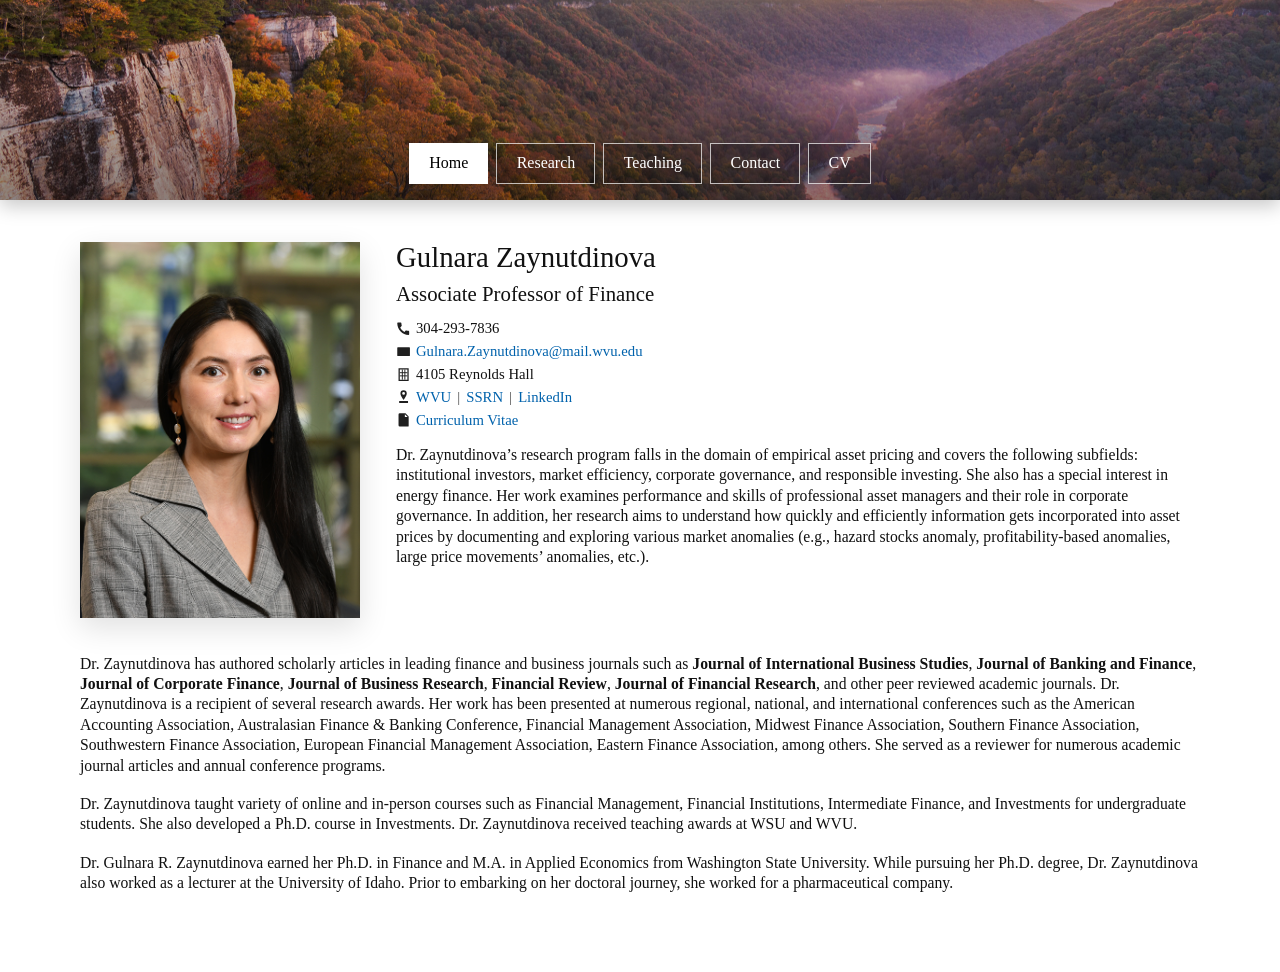
==== index.html @ c4b56c54 "Initial website commit" ====
<!DOCTYPE html>
<html lang="en">
<head>
  <meta charset="UTF-8">
  <meta name="viewport" content="width=device-width, initial-scale=1.0">
  <title>Gulnara Zaynutdinova | Home</title>
  <link rel="stylesheet" href="styles.css">
</head>
<body>
  <header class="site-banner">
    <div class="site-banner__overlay"></div>
    <nav class="site-nav" aria-label="Main navigation">
      <a class="site-nav__link site-nav__link--active" href="index.html">Home</a>
      <a class="site-nav__link" href="research.html">Research</a>
      <a class="site-nav__link" href="teaching.html">Teaching</a>
      <a class="site-nav__link" href="contact.html">Contact</a>
      <a class="site-nav__link" href="https://infostations.wvu.edu/Webform/Wayfinding/WFBUE/WFBUEMedia/CV_ZaynutdinovaGulnara312.pdf" target="_blank" rel="noopener noreferrer">CV</a>
    </nav>
  </header>

  <main class="page page--home">
    <section class="bio-layout" aria-labelledby="professor-name">
      <div class="bio-layout__photo">
        <img src="professor_img.jpg" alt="Portrait of Gulnara Zaynutdinova">
      </div>

      <div class="bio-layout__intro">
        <h1 id="professor-name">Gulnara Zaynutdinova</h1>
        <p class="bio-layout__title">Associate Professor of Finance</p>

        <ul class="bio-contact-list" aria-label="Contact details">
          <li>
            <span class="bio-contact-list__icon" aria-hidden="true">
              <svg viewBox="0 0 24 24" focusable="false"><path d="M6.6 10.8a15.5 15.5 0 0 0 6.6 6.6l2.2-2.2a1 1 0 0 1 1-.24c1.08.36 2.24.54 3.4.54a1 1 0 0 1 1 1V21a1 1 0 0 1-1 1C10.3 22 2 13.7 2 3.5a1 1 0 0 1 1-1H7.5a1 1 0 0 1 1 1c0 1.16.18 2.32.54 3.4a1 1 0 0 1-.24 1z"/></svg>
            </span>
            <span class="bio-contact-list__text">304-293-7836</span>
          </li>
          <li>
            <span class="bio-contact-list__icon" aria-hidden="true">
              <svg viewBox="0 0 24 24" focusable="false"><path d="M3 5h18a1 1 0 0 1 1 1v12a1 1 0 0 1-1 1H3a1 1 0 0 1-1-1V6a1 1 0 0 1 1-1zm0 2v.2l9 6 9-6V7l-9 6-9-6z"/></svg>
            </span>
            <a href="mailto:Gulnara.Zaynutdinova@mail.wvu.edu">Gulnara.Zaynutdinova@mail.wvu.edu</a>
          </li>
          <li>
            <span class="bio-contact-list__icon" aria-hidden="true">
              <svg viewBox="0 0 24 24" focusable="false">
                <path d="M4 2h16v20H4V2zm2 2v16h12V4H6z"/>
                <path d="M10 4v16M14 4v16M6 9h12M6 14h12" fill="none" stroke="currentColor" stroke-width="1.5"/>
              </svg>
            </span>
            <span>4105 Reynolds Hall</span>
          </li>
          <li>
            <span class="bio-contact-list__icon" aria-hidden="true">
              <svg viewBox="0 0 24 24" focusable="false"><path d="M12 2a5 5 0 0 0-5 5c0 3.53 5 10 5 10s5-6.47 5-10a5 5 0 0 0-5-5zm0 7.2A2.2 2.2 0 1 1 12 4.8a2.2 2.2 0 0 1 0 4.4zM5 19h14v3H5z"/></svg>
            </span>
            <a href="https://business.wvu.edu/faculty-and-staff/directory/profile?pid=312" target="_blank" rel="noopener noreferrer">WVU</a>
            <span class="bio-contact-list__separator" aria-hidden="true">|</span>
            <a href="https://papers.ssrn.com/sol3/cf_dev/AbsByAuth.cfm?per_id=1434958" target="_blank" rel="noopener noreferrer">SSRN</a>
            <span class="bio-contact-list__separator" aria-hidden="true">|</span>
            <a href="https://www.linkedin.com/in/drgulnarazaynutdinova/" target="_blank" rel="noopener noreferrer">LinkedIn</a>
          </li>
          <li>
            <span class="bio-contact-list__icon" aria-hidden="true">
              <svg viewBox="0 0 24 24" focusable="false"><path d="M6 2h9l5 5v15a1 1 0 0 1-1 1H6a2 2 0 0 1-2-2V4a2 2 0 0 1 2-2zm8 1.5V8h4.5zM8 12h8v1.5H8zm0 4h8v1.5H8z"/></svg>
            </span>
            <a href="https://infostations.wvu.edu/Webform/Wayfinding/WFBUE/WFBUEMedia/CV_ZaynutdinovaGulnara312.pdf" target="_blank" rel="noopener noreferrer">Curriculum Vitae</a>
          </li>
        </ul>

        <p class="bio-layout__summary">
          Dr. Zaynutdinova’s research program falls in the domain of empirical asset pricing and covers the following subfields: institutional investors, market efficiency, corporate governance, and responsible investing. She also has a special interest in energy finance. Her work examines performance and skills of professional asset managers and their role in corporate governance. In addition, her research aims to understand how quickly and efficiently information gets incorporated into asset prices by documenting and exploring various market anomalies (e.g., hazard stocks anomaly, profitability-based anomalies, large price movements’ anomalies, etc.).
        </p>
      </div>

      <div class="bio-layout__body">
        <p>
          Dr. Zaynutdinova has authored scholarly articles in leading finance and business journals such as <strong>Journal of International Business Studies</strong>, <strong>Journal of Banking and Finance</strong>, <strong>Journal of Corporate Finance</strong>, <strong>Journal of Business Research</strong>, <strong>Financial Review</strong>, <strong>Journal of Financial Research</strong>, and other peer reviewed academic journals. Dr. Zaynutdinova is a recipient of several research awards. Her work has been presented at numerous regional, national, and international conferences such as the American Accounting Association, Australasian Finance & Banking Conference, Financial Management Association, Midwest Finance Association, Southern Finance Association, Southwestern Finance Association, European Financial Management Association, Eastern Finance Association, among others. She served as a reviewer for numerous academic journal articles and annual conference programs.
        </p>

        <p>
          Dr. Zaynutdinova taught variety of online and in-person courses such as Financial Management, Financial Institutions, Intermediate Finance, and Investments for undergraduate students. She also developed a Ph.D. course in Investments. Dr. Zaynutdinova received teaching awards at WSU and WVU.
        </p>

        <p>
          Dr. Gulnara R. Zaynutdinova earned her Ph.D. in Finance and M.A. in Applied Economics from Washington State University. While pursuing her Ph.D. degree, Dr. Zaynutdinova also worked as a lecturer at the University of Idaho. Prior to embarking on her doctoral journey, she worked for a pharmaceutical company.
        </p>
      </div>
    </section>
  </main>
  <script src="script.js"></script>
</body>
</html>
---- styles.css ----
:root {
  --primary: #0062ac;
  --secondary: #552579;
  --tag: #e97132;
  --text: #111111;
  --muted: #4c4c4c;
  --border: #d8d8d8;
  --banner-height: 200px;
  --banner-collapsed-height: 72px;
  --page-width: 1120px;
  --shadow: 0 10px 28px rgba(0, 0, 0, 0.12);
}

* {
  box-sizing: border-box;
}

html {
  scroll-padding-top: var(--banner-height);
}

body {
  margin: 0;
  font-family: Georgia, "Times New Roman", serif;
  color: var(--text);
  background: #ffffff;
  line-height: 1.3;
}

a {
  color: var(--primary);
}

img {
  display: block;
  max-width: 100%;
}

.site-banner {
  position: fixed;
  top: 0;
  left: 0;
  right: 0;
  height: var(--banner-height);
  background-image: url("banner_img.jpg");
  background-position: center;
  background-size: cover;
  z-index: 1000;
  box-shadow: 0 6px 18px rgba(0, 0, 0, 0.22);
  overflow: hidden;
  transition: height 220ms ease, box-shadow 220ms ease;
}

.site-banner__overlay {
  position: absolute;
  inset: 0;
  background: linear-gradient(to bottom, rgba(0, 0, 0, 0.12), rgba(0, 0, 0, 0.45));
  transition: background 220ms ease, opacity 220ms ease;
}

.site-nav {
  position: absolute;
  left: 50%;
  bottom: 16px;
  transform: translateX(-50%);
  display: flex;
  flex-wrap: wrap;
  justify-content: center;
  gap: 0.5rem;
  width: min(92%, 760px);
  z-index: 1;
  transition: bottom 220ms ease;
}

body.is-banner-compact .site-banner {
  height: var(--banner-collapsed-height);
  box-shadow: 0 8px 20px rgba(0, 0, 0, 0.18);
}

body.is-banner-compact .site-banner__overlay {
  background: linear-gradient(to bottom, rgba(0, 0, 0, 0.46), rgba(0, 0, 0, 0.58));
}

body.is-banner-compact .site-nav {
  bottom: 10px;
}

.site-nav__link {
  padding: 0.58rem 1.2rem;
  color: #ffffff;
  text-decoration: none;
  border: 1px solid rgba(255, 255, 255, 0.7);
  background: rgba(0, 0, 0, 0.18);
  transition: background-color 160ms ease, color 160ms ease, border-color 160ms ease;
}

.site-nav__link:hover,
.site-nav__link:focus-visible,
.site-nav__link--active {
  background: #ffffff;
  color: #000000;
  border-color: #ffffff;
}

.page {
  width: min(calc(100% - 48px), var(--page-width));
  margin: 0 auto;
  padding: calc(var(--banner-height) + 54px) 0 60px;
}

.page--home {
  padding-top: calc(var(--banner-height) + 42px);
}

.bio-layout {
  display: grid;
  grid-template-columns: 280px minmax(0, 1fr);
  gap: 36px;
  align-items: start;
}

.bio-layout__photo {
  grid-column: 1;
  grid-row: 1;
}

.bio-layout__photo img {
  width: 100%;
  box-shadow: var(--shadow);
}

.bio-layout__intro {
  grid-column: 2;
  grid-row: 1;
}

.bio-layout__body {
  grid-column: 1 / -1;
  grid-row: 2;
}

.bio-layout__intro h1 {
  margin: 0;
  font-size: clamp(1.8rem, 2.0vw, 2.6rem);
  font-weight: 400;
  line-height: 1.05;
}

.bio-layout__title {
  margin: 8px 0 12px;
  font-size: 1.3rem;
}

.bio-layout__summary {
  margin: 1rem 0 0;
  font-size: 0.98rem;
  line-height: 1.3;
}

.bio-layout__body p {
  margin: 0 0 18px;
  font-size: 0.98rem;
  line-height: 1.3;
}

.bio-contact-list {
  list-style: none;
  margin: 0;
  padding: 0;
  display: grid;
  gap: 0.28rem;
  font-size: 0.92rem;
}

.bio-contact-list li {
  display: flex;
  align-items: center;
  flex-wrap: wrap;
  gap: 0.3rem;
  line-height: 1.25;
}

.bio-contact-list__icon {
  width: 0.95rem;
  height: 0.95rem;
  display: inline-flex;
  align-items: center;
  justify-content: center;
  color: #1f1f1f;
  flex-shrink: 0;
}

.bio-contact-list__icon svg {
  width: 100%;
  height: 100%;
  fill: currentColor;
}

/* Contact list links: keep site color but no underline */
.bio-contact-list a {
  text-decoration: none;
}

.bio-contact-list a:focus-visible {
  outline: 3px solid rgba(0, 98, 172, 0.14);
  outline-offset: 4px;
}

.bio-contact-list__separator {
  color: var(--muted);
  margin: 0 0.08rem;
}

.research-section + .research-section {
  margin-top: 42px;
}

.research-section h1,
.research-section h2 {
  margin: 0 0 18px;
  font-size: 28px;
  font-weight: 700;
  text-transform: uppercase;
}

.publication-card {
  display: grid;
  grid-template-columns: 200px minmax(0, 1fr);
  gap: 20px;
  align-items: start;
}

.publication-card + .publication-card {
  margin-top: 18px;
  padding-top: 18px;
  border-top: 1px solid rgba(17, 17, 17, 0.14);
}

.publication-card--text-only {
  grid-template-columns: minmax(0, 1fr);
  gap: 0;
}

.publication-card__figure-button {
  padding: 0;
  border: 1px solid var(--border);
  background: #ffffff;
  cursor: pointer;
  box-shadow: var(--shadow);
  transition: transform 180ms ease, box-shadow 180ms ease, border-color 180ms ease;
  position: relative;
  overflow: hidden;
}

.publication-card__figure-button img {
  width: 100%;
  height: auto;
  transition: transform 180ms ease;
}

.publication-card__figure-button:hover,
.publication-card__figure-button:focus {
  transform: translateY(-6px) scale(1.01);
  box-shadow: 0 18px 36px rgba(0, 0, 0, 0.18);
  border-color: rgba(0, 98, 172, 0.18); /* subtle blue tint on hover */
}

.publication-card__figure-button:hover img {
  transform: scale(1.01);
}

.publication-card__figure-button:focus-visible {
  outline: 3px solid rgba(0, 98, 172, 0.14);
  outline-offset: 6px;
}

/* Overlay label to indicate the figure is clickable */
.publication-card__figure-button::after {
  content: "View figure";
  position: absolute;
  left: 0;
  right: 0;
  bottom: 0;
  padding: 0.6rem 0;
  display: flex;
  justify-content: center;
  align-items: center;
  gap: 0.5rem;
  background: linear-gradient(180deg, rgba(0,0,0,0) 0%, rgba(0,0,0,0.42) 100%);
  color: #131313;
  font-weight: 700;
  font-size: 0.95rem;
  opacity: 0;
  transform: translateY(6px);
  transition: opacity 160ms ease, transform 160ms ease;
  pointer-events: none;
}

.publication-card__figure-button:hover::after,
.publication-card__figure-button:focus::after {
  opacity: 1;
  transform: translateY(0);
}

.publication-card__content h2 {
  margin: 0 0 2px;
  font-size: clamp(0.98rem, 1.2vw, 1.28rem);
  font-weight: 700;
  text-transform: none;
}

.publication-card__content h2 a {
  color: var(--primary);
  text-decoration: none;
}

.publication-card__content h2 a:hover {
  text-decoration: underline;
}

.publication-title {
  margin: 0 0 4px;
  font-size: clamp(0.98rem, 1.2vw, 1.24rem);
  line-height: 1.06;
  font-weight: 700;
  color: #0062AC;
  text-transform: none;
}

.publication-card__journal,
.publication-card__authors,
.publication-card__abstract p {
  margin: 0 0 2px;
  font-size: 0.94rem;
}

.publication-card__journal {
  font-size: 0.98rem;
  line-height: 1.15;
  font-weight: 700;
}

.publication-card__authors {
  line-height: 1.2;
}

.publication-card__links {
  display: flex;
  flex-wrap: wrap;
  gap: 8px;
  margin: 2px 0 6px;
}

.secondary-link {
  color: var(--secondary);
  text-decoration: none;
  font-size: 0.96rem;
  line-height: 1.1;
}

.secondary-link:hover {
  text-decoration: underline;
}

.secondary-link--button {
  padding: 0;
  border: 0;
  background: transparent;
  font-family: inherit;
  cursor: pointer;
}

.publication-card__abstract[hidden] {
  display: none;
}

.publication-card__abstract {
  max-width: 62rem;
  margin: 6px 0 10px;
  padding: 0.9rem 1rem;
  background: #f8fafc;
  border: 1px solid #d9e2ec;
  border-left: 4px solid #0062AC;
  border-radius: 8px;
  box-shadow: 0 6px 16px rgba(0, 0, 0, 0.05);
}

.publication-card__abstract::before {
  display: block;
  margin-bottom: 0.45rem;
  color: #26415e;
  font-size: 0.84rem;
  font-weight: 700;
  letter-spacing: 0.04em;
  text-transform: uppercase;
}

.publication-card__abstract p {
  margin: 0;
  color: #2f3e4e;
  line-height: 1.7;
}

.tag-list {
  display: flex;
  flex-wrap: wrap;
  gap: 5px;
  margin-top: 4px;
}

.tag-list__tag {
  display: inline-block;
  padding: 0.14rem 0.36rem; /* tightened padding */
  color: #ffffff;
  background: var(--tag);
  font-size: 0.72rem; /* slightly smaller text */
  white-space: nowrap;
  border-radius: 3px;
  border: 1px solid transparent;
  transition: box-shadow 160ms ease, transform 120ms ease, background-color 160ms ease, border-color 160ms ease;
}

.tag-list__tag:hover {
  box-shadow: 0 8px 18px rgba(0, 0, 0, 0.08);
  transform: translateY(-3px);
  border-color: rgba(0, 0, 0, 0.06);
}

.tag-list__tag--related {
  box-shadow: 0 8px 18px rgba(0, 0, 0, 0.08);
  transform: translateY(-3px);
  border-color: rgba(0, 0, 0, 0.06);
  background: #d46022;
}

.simple-section h1 {
  margin: 0 0 20px;
  font-size: clamp(2rem, 3vw, 2.6rem);
  font-weight: 700;
}

.simple-section p {
  margin: 0 0 12px;
  font-size: 1.08rem;
}

.image-modal {
  position: fixed;
  inset: 0;
  display: grid;
  place-items: center;
  padding: 32px;
  background: rgba(0, 0, 0, 0.84);
  z-index: 2000;
}

.image-modal[hidden] {
  display: none;
}

.image-modal__image {
  max-width: min(92vw, 1100px);
  max-height: 88vh;
  box-shadow: 0 18px 40px rgba(0, 0, 0, 0.38);
}

.image-modal__close {
  position: absolute;
  top: 18px;
  right: 24px;
  border: 0;
  background: transparent;
  color: #ffffff;
  font-size: 2.4rem;
  line-height: 1;
  cursor: pointer;
}

@media (max-width: 900px) {
  :root {
    --banner-height: 220px;
    --banner-collapsed-height: 82px;
  }

  .bio-layout,
  .publication-card {
    grid-template-columns: 1fr;
  }

  .bio-layout__intro,
  .bio-layout__body,
  .bio-layout__photo {
    grid-column: 1;
  }

  .bio-layout__photo {
    grid-row: 1;
  }

  .bio-layout__intro {
    grid-row: 2;
  }

  .bio-layout__body {
    grid-row: 3;
  }

  .bio-layout__photo {
    max-width: 360px;
  }

  .publication-card__figure-button {
    max-width: 360px;
  }
}

@media (max-width: 640px) {
  :root {
    --banner-height: 206px;
    --banner-collapsed-height: 96px;
  }

  .page {
    width: min(calc(100% - 28px), var(--page-width));
    padding-top: calc(var(--banner-height) + 34px);
  }

  .site-nav__link {
    padding: 0.5rem 0.9rem;
    font-size: 0.96rem;
  }

  .bio-layout__body p,
  .bio-contact-list,
  .publication-card__journal,
  .publication-card__authors,
  .publication-card__abstract p,
  .simple-section p {
    font-size: 1rem;
  }
}
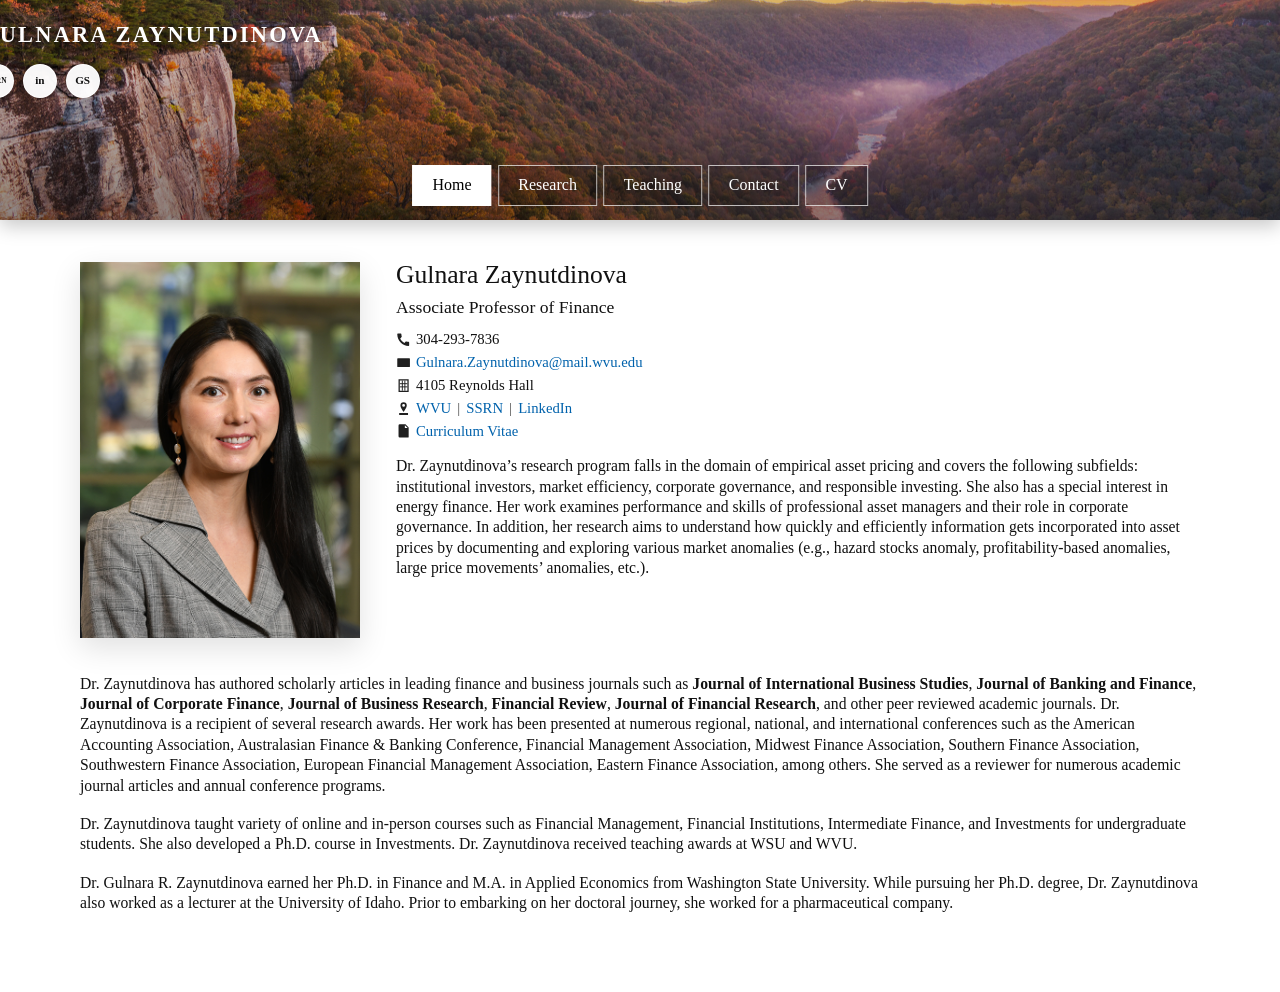
==== commit 8ab04dde: "changes" ====
--- a/index.html
+++ b/index.html
@@ -9,13 +9,21 @@
 <body>
   <header class="site-banner">
     <div class="site-banner__overlay"></div>
-    <nav class="site-nav" aria-label="Main navigation">
-      <a class="site-nav__link site-nav__link--active" href="index.html">Home</a>
-      <a class="site-nav__link" href="research.html">Research</a>
-      <a class="site-nav__link" href="teaching.html">Teaching</a>
-      <a class="site-nav__link" href="contact.html">Contact</a>
-      <a class="site-nav__link" href="https://infostations.wvu.edu/Webform/Wayfinding/WFBUE/WFBUEMedia/CV_ZaynutdinovaGulnara312.pdf" target="_blank" rel="noopener noreferrer">CV</a>
-    </nav>
+    <div class="site-banner__inner">
+      <a class="site-banner__name" href="index.html">Gulnara Zaynutdinova</a>
+      <nav class="site-nav" aria-label="Main navigation">
+        <a class="site-nav__link site-nav__link--active" href="index.html">Home</a>
+        <a class="site-nav__link" href="research.html">Research</a>
+        <a class="site-nav__link" href="teaching.html">Teaching</a>
+        <a class="site-nav__link" href="contact.html">Contact</a>
+        <a class="site-nav__link" href="https://infostations.wvu.edu/Webform/Wayfinding/WFBUE/WFBUEMedia/CV_ZaynutdinovaGulnara312.pdf" target="_blank" rel="noopener noreferrer">CV</a>
+      </nav>
+      <div class="site-banner__social">
+        <a class="site-banner__social-link site-banner__social-link--ssrn" href="https://papers.ssrn.com/sol3/cf_dev/AbsByAuth.cfm?per_id=1434958" target="_blank" rel="noopener noreferrer" aria-label="SSRN profile">SSRN</a>
+        <a class="site-banner__social-link" href="https://www.linkedin.com/in/drgulnarazaynutdinova/" target="_blank" rel="noopener noreferrer" aria-label="LinkedIn profile">in</a>
+        <a class="site-banner__social-link" href="https://scholar.google.com/scholar?q=%22Gulnara+Zaynutdinova%22" target="_blank" rel="noopener noreferrer" aria-label="Google Scholar results">GS</a>
+      </div>
+    </div>
   </header>
 
   <main class="page page--home">
--- a/styles.css
+++ b/styles.css
@@ -5,8 +5,8 @@
   --text: #111111;
   --muted: #4c4c4c;
   --border: #d8d8d8;
-  --banner-height: 200px;
-  --banner-collapsed-height: 72px;
+  --banner-height: 220px;
+  --banner-collapsed-height: 64px;
   --page-width: 1120px;
   --shadow: 0 10px 28px rgba(0, 0, 0, 0.12);
 }
@@ -42,33 +42,107 @@
   left: 0;
   right: 0;
   height: var(--banner-height);
+  z-index: 1000;
+  box-shadow: 0 6px 18px rgba(0, 0, 0, 0.22);
+  overflow: hidden;
+  isolation: isolate;
+  transition: height 220ms ease, box-shadow 220ms ease;
+}
+
+.site-banner::before {
+  content: "";
+  position: absolute;
+  inset: 0;
   background-image: url("banner_img.jpg");
   background-position: center;
   background-size: cover;
-  z-index: 1000;
-  box-shadow: 0 6px 18px rgba(0, 0, 0, 0.22);
-  overflow: hidden;
-  transition: height 220ms ease, box-shadow 220ms ease;
+  transform-origin: center;
+  transition: filter 220ms ease, transform 220ms ease;
+  z-index: 0;
 }
 
 .site-banner__overlay {
   position: absolute;
   inset: 0;
   background: linear-gradient(to bottom, rgba(0, 0, 0, 0.12), rgba(0, 0, 0, 0.45));
+  z-index: 1;
   transition: background 220ms ease, opacity 220ms ease;
 }
 
+.site-banner__inner {
+  position: absolute;
+  top: 0;
+  left: 50%;
+  bottom: 0;
+  transform: translateX(-50%);
+  width: min(calc(100% - 48px), var(--page-width));
+  z-index: 2;
+}
+
+.site-banner__name {
+  position: absolute;
+  top: 20px;
+  left: -100px;
+  color: #ffffff;
+  text-decoration: none;
+  text-transform: uppercase;
+  letter-spacing: 0.1em;
+  font-size: 1.4rem;
+  font-weight: 700;
+  white-space: nowrap;
+  text-shadow: 0 2px 10px rgba(0, 0, 0, 0.35);
+  transition: font-size 220ms ease, top 220ms ease, transform 220ms ease, letter-spacing 220ms ease;
+}
+
+.site-banner__social {
+  position: absolute;
+  top: 64px;
+  left: -100px;
+  display: flex;
+  align-items: center;
+  gap: 0.55rem;
+  transition: top 220ms ease, left 220ms ease, transform 220ms ease;
+}
+
+.site-banner__social-link {
+  width: 34px;
+  height: 34px;
+  display: inline-flex;
+  align-items: center;
+  justify-content: center;
+  border-radius: 999px;
+  border: 1.5px solid rgba(255, 255, 255, 0.88);
+  background: rgba(255, 255, 255, 0.96);
+  color: #111111;
+  font-size: 0.7rem;
+  font-weight: 700;
+  line-height: 1;
+  text-decoration: none;
+  box-shadow: 0 4px 12px rgba(0, 0, 0, 0.18);
+  transition: transform 160ms ease, box-shadow 160ms ease;
+}
+
+.site-banner__social-link:hover,
+.site-banner__social-link:focus-visible {
+  transform: translateY(-2px);
+  box-shadow: 0 8px 18px rgba(0, 0, 0, 0.22);
+}
+
+.site-banner__social-link--ssrn {
+  font-size: 0.46rem;
+  letter-spacing: 0.03em;
+}
+
 .site-nav {
   position: absolute;
+  bottom: 14px;
   left: 50%;
-  bottom: 16px;
   transform: translateX(-50%);
   display: flex;
   flex-wrap: wrap;
   justify-content: center;
-  gap: 0.5rem;
-  width: min(92%, 760px);
-  z-index: 1;
+  gap: 0.4rem;
+  z-index: 2;
   transition: bottom 220ms ease;
 }
 
@@ -77,12 +151,34 @@
   box-shadow: 0 8px 20px rgba(0, 0, 0, 0.18);
 }
 
+body.is-banner-compact .site-banner::before {
+  filter: brightness(0.58) saturate(0.86);
+  transform: scale(1.03);
+}
+
 body.is-banner-compact .site-banner__overlay {
-  background: linear-gradient(to bottom, rgba(0, 0, 0, 0.46), rgba(0, 0, 0, 0.58));
-}
-
+  background: linear-gradient(to bottom, rgba(0, 0, 0, 0.52), rgba(0, 0, 0, 0.72));
+}
+
+/* name: shrink + vertically center in collapsed bar */
+body.is-banner-compact .site-banner__name {
+  font-size: 0.78rem;
+  letter-spacing: 0.11em;
+  top: 50%;
+  left: 0;
+  transform: translateY(-50%);
+}
+
+/* social: move to right side, vertically centered */
+body.is-banner-compact .site-banner__social {
+  top: 50%;
+  left: 100%;
+  transform: translate(-100%, -50%);
+}
+
+/* nav: center vertically in collapsed bar */
 body.is-banner-compact .site-nav {
-  bottom: 10px;
+  bottom: calc((var(--banner-collapsed-height) - 37px) / 2);
 }
 
 .site-nav__link {
@@ -141,14 +237,14 @@
 
 .bio-layout__intro h1 {
   margin: 0;
-  font-size: clamp(1.8rem, 2.0vw, 2.6rem);
+  font-size: clamp(1.6rem, 1.8vw, 2.4rem);
   font-weight: 400;
-  line-height: 1.05;
+  line-height: 1.0;
 }
 
 .bio-layout__title {
   margin: 8px 0 12px;
-  font-size: 1.3rem;
+  font-size: 1.1rem;
 }
 
 .bio-layout__summary {
@@ -201,6 +297,11 @@
   text-decoration: none;
 }
 
+.bio-contact-list a:hover,
+.bio-contact-list a:focus-visible {
+  text-decoration: underline;
+}
+
 .bio-contact-list a:focus-visible {
   outline: 3px solid rgba(0, 98, 172, 0.14);
   outline-offset: 4px;
@@ -218,14 +319,14 @@
 .research-section h1,
 .research-section h2 {
   margin: 0 0 18px;
-  font-size: 28px;
+  font-size: 24px;
   font-weight: 700;
   text-transform: uppercase;
 }
 
 .publication-card {
   display: grid;
-  grid-template-columns: 200px minmax(0, 1fr);
+  grid-template-columns: 180px minmax(0, 1fr);
   gap: 20px;
   align-items: start;
 }
@@ -479,7 +580,15 @@
 @media (max-width: 900px) {
   :root {
     --banner-height: 220px;
-    --banner-collapsed-height: 82px;
+    --banner-collapsed-height: 64px;
+  }
+
+  .site-banner__inner {
+    width: min(calc(100% - 32px), var(--page-width));
+  }
+
+  .site-banner__name {
+    font-size: 1.2rem;
   }
 
   .bio-layout,
@@ -517,7 +626,7 @@
 @media (max-width: 640px) {
   :root {
     --banner-height: 206px;
-    --banner-collapsed-height: 96px;
+    --banner-collapsed-height: 64px;
   }
 
   .page {
@@ -525,9 +634,31 @@
     padding-top: calc(var(--banner-height) + 34px);
   }
 
+  .site-banner__inner {
+    width: calc(100% - 24px);
+  }
+
+  .site-banner__name {
+    font-size: 1rem;
+    letter-spacing: 0.08em;
+  }
+
+  .site-banner__social {
+    top: 52px;
+  }
+
+  .site-banner__social-link {
+    width: 30px;
+    height: 30px;
+  }
+
+  .site-banner__social-link--ssrn {
+    font-size: 0.4rem;
+  }
+
   .site-nav__link {
-    padding: 0.5rem 0.9rem;
-    font-size: 0.96rem;
+    padding: 0.38rem 0.65rem;
+    font-size: 0.84rem;
   }
 
   .bio-layout__body p,
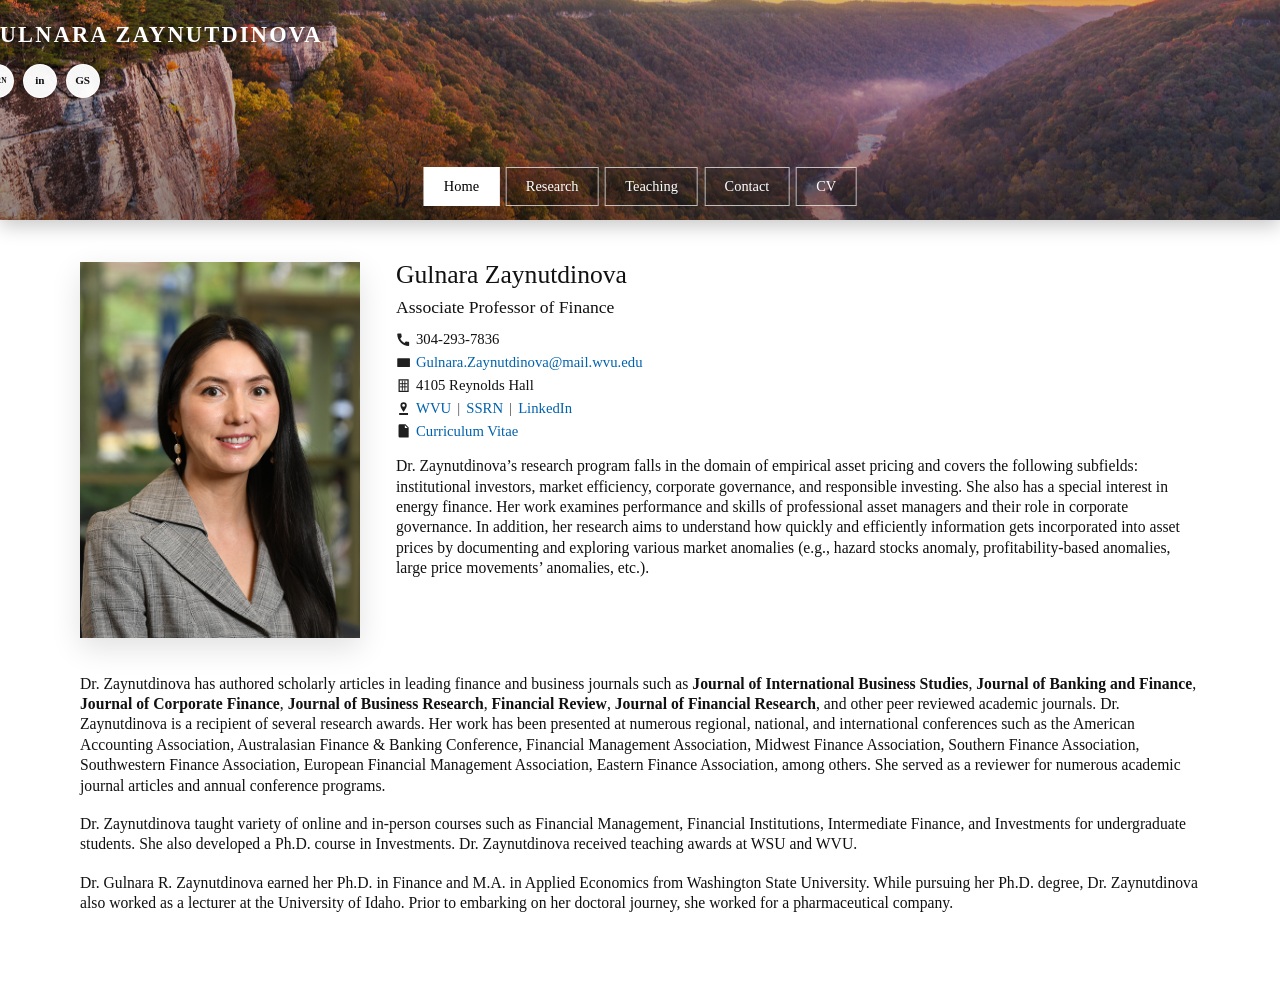
==== commit f23039a2: "some changes" ====
--- a/index.html
+++ b/index.html
@@ -23,8 +23,20 @@
         <a class="site-banner__social-link" href="https://www.linkedin.com/in/drgulnarazaynutdinova/" target="_blank" rel="noopener noreferrer" aria-label="LinkedIn profile">in</a>
         <a class="site-banner__social-link" href="https://scholar.google.com/scholar?q=%22Gulnara+Zaynutdinova%22" target="_blank" rel="noopener noreferrer" aria-label="Google Scholar results">GS</a>
       </div>
+      <button class="site-nav__hamburger" aria-label="Open navigation" aria-expanded="false" aria-controls="site-nav-mobile">
+        <span></span>
+        <span></span>
+        <span></span>
+      </button>
     </div>
   </header>
+  <nav class="site-nav-mobile" id="site-nav-mobile" aria-label="Mobile navigation" hidden>
+    <a class="site-nav-mobile__link site-nav-mobile__link--active" href="index.html">Home</a>
+    <a class="site-nav-mobile__link" href="research.html">Research</a>
+    <a class="site-nav-mobile__link" href="teaching.html">Teaching</a>
+    <a class="site-nav-mobile__link" href="contact.html">Contact</a>
+    <a class="site-nav-mobile__link" href="https://infostations.wvu.edu/Webform/Wayfinding/WFBUE/WFBUEMedia/CV_ZaynutdinovaGulnara312.pdf" target="_blank" rel="noopener noreferrer">CV</a>
+  </nav>
 
   <main class="page page--home">
     <section class="bio-layout" aria-labelledby="professor-name">
--- a/styles.css
+++ b/styles.css
@@ -141,7 +141,7 @@
   display: flex;
   flex-wrap: wrap;
   justify-content: center;
-  gap: 0.4rem;
+  gap: clamp(0.15rem, 0.5vw, 0.4rem);
   z-index: 2;
   transition: bottom 220ms ease;
 }
@@ -160,34 +160,56 @@
   background: linear-gradient(to bottom, rgba(0, 0, 0, 0.52), rgba(0, 0, 0, 0.72));
 }
 
-/* name: shrink + vertically center in collapsed bar */
+/* compact inner: flex row — name | nav (fills middle) | social, no overlap */
+body.is-banner-compact .site-banner__inner {
+  display: flex;
+  align-items: center;
+  gap: clamp(4px, 0.8vw, 10px);
+}
+
+/* name: leave absolute flow, become first flex item */
 body.is-banner-compact .site-banner__name {
+  position: relative;
+  top: auto;
+  left: auto;
+  transform: none;
   font-size: 0.78rem;
   letter-spacing: 0.11em;
-  top: 50%;
-  left: 0;
-  transform: translateY(-50%);
-}
-
-/* social: move to right side, vertically centered */
+  flex-shrink: 0;
+}
+
+/* social: become last flex item, pushed to the right */
 body.is-banner-compact .site-banner__social {
-  top: 50%;
-  left: 100%;
-  transform: translate(-100%, -50%);
-}
-
-/* nav: center vertically in collapsed bar */
+  position: relative;
+  top: auto;
+  left: auto;
+  transform: none;
+  flex-shrink: 0;
+  margin-left: auto;
+}
+
+/* nav: fills remaining space between name and social, centers links */
 body.is-banner-compact .site-nav {
-  bottom: calc((var(--banner-collapsed-height) - 37px) / 2);
+  position: relative;
+  bottom: auto;
+  left: auto;
+  transform: none;
+  flex: 1 1 0;
+  flex-wrap: nowrap;
+  justify-content: center;
+  overflow: hidden;
+  padding: 0;
 }
 
 .site-nav__link {
-  padding: 0.58rem 1.2rem;
+  padding: clamp(0.35rem, 0.9vw, 0.58rem) clamp(0.55rem, 1.6vw, 1.2rem);
+  font-size: clamp(0.76rem, 1.3vw, 0.9rem);
   color: #ffffff;
   text-decoration: none;
   border: 1px solid rgba(255, 255, 255, 0.7);
   background: rgba(0, 0, 0, 0.18);
   transition: background-color 160ms ease, color 160ms ease, border-color 160ms ease;
+  white-space: nowrap;
 }
 
 .site-nav__link:hover,
@@ -623,42 +645,143 @@
   }
 }
 
-@media (max-width: 640px) {
-  :root {
-    --banner-height: 206px;
-    --banner-collapsed-height: 64px;
+/* ---- Hamburger button ---- */
+.site-nav__hamburger {
+  display: none;
+  position: absolute;
+  right: 0;
+  top: 50%;
+  transform: translateY(-50%);
+  background: rgba(255, 255, 255, 0.12);
+  border: 1.5px solid rgba(255, 255, 255, 0.7);
+  border-radius: 4px;
+  width: 38px;
+  height: 38px;
+  cursor: pointer;
+  flex-direction: column;
+  align-items: center;
+  justify-content: center;
+  gap: 5px;
+  padding: 0;
+  z-index: 10;
+  transition: background 160ms ease;
+}
+
+.site-nav__hamburger:hover,
+.site-nav__hamburger:focus-visible {
+  background: rgba(255, 255, 255, 0.24);
+  outline: none;
+}
+
+.site-nav__hamburger span {
+  display: block;
+  width: 20px;
+  height: 2px;
+  background: #ffffff;
+  border-radius: 2px;
+  transition: transform 220ms ease, opacity 220ms ease;
+}
+
+.site-nav__hamburger.is-open span:nth-child(1) {
+  transform: translateY(7px) rotate(45deg);
+}
+
+.site-nav__hamburger.is-open span:nth-child(2) {
+  opacity: 0;
+  transform: scaleX(0);
+}
+
+.site-nav__hamburger.is-open span:nth-child(3) {
+  transform: translateY(-7px) rotate(-45deg);
+}
+
+/* ---- Mobile nav dropdown ---- */
+.site-nav-mobile {
+  position: fixed;
+  top: var(--banner-collapsed-height);
+  left: 0;
+  right: 0;
+  z-index: 998;
+  background: rgba(20, 20, 20, 0.97);
+  display: flex;
+  flex-direction: column;
+  box-shadow: 0 8px 20px rgba(0, 0, 0, 0.3);
+}
+
+.site-nav-mobile[hidden] {
+  display: none;
+}
+
+.site-nav-mobile__link {
+  display: block;
+  padding: 0.85rem 1.5rem;
+  color: #ffffff;
+  text-decoration: none;
+  border-bottom: 1px solid rgba(255, 255, 255, 0.1);
+  font-size: 1rem;
+  transition: background 160ms ease;
+}
+
+.site-nav-mobile__link:hover,
+.site-nav-mobile__link:focus-visible {
+  background: rgba(255, 255, 255, 0.1);
+}
+
+.site-nav-mobile__link--active {
+  background: rgba(255, 255, 255, 0.15);
+  font-weight: 700;
+}
+
+@media (max-width: 760px) {
+  html {
+    scroll-padding-top: var(--banner-collapsed-height);
+  }
+
+  .site-banner {
+    height: var(--banner-collapsed-height) !important;
+    box-shadow: 0 8px 20px rgba(0, 0, 0, 0.18) !important;
+  }
+
+  .site-banner::before {
+    filter: brightness(0.58) saturate(0.86);
+    transform: scale(1.03);
+  }
+
+  .site-banner__overlay {
+    background: linear-gradient(to bottom, rgba(0, 0, 0, 0.52), rgba(0, 0, 0, 0.72));
+  }
+
+  .site-banner__name {
+    font-size: 0.82rem;
+    letter-spacing: 0.1em;
+    top: 50%;
+    left: 0;
+    transform: translateY(-50%);
+  }
+
+  .site-banner__social {
+    display: none;
+  }
+
+  .site-nav {
+    display: none;
+  }
+
+  .site-nav__hamburger {
+    display: flex;
+  }
+
+  .site-banner__inner {
+    width: calc(100% - 24px);
   }
 
   .page {
     width: min(calc(100% - 28px), var(--page-width));
-    padding-top: calc(var(--banner-height) + 34px);
-  }
-
-  .site-banner__inner {
-    width: calc(100% - 24px);
-  }
-
-  .site-banner__name {
-    font-size: 1rem;
-    letter-spacing: 0.08em;
-  }
-
-  .site-banner__social {
-    top: 52px;
-  }
-
-  .site-banner__social-link {
-    width: 30px;
-    height: 30px;
-  }
-
-  .site-banner__social-link--ssrn {
-    font-size: 0.4rem;
-  }
-
-  .site-nav__link {
-    padding: 0.38rem 0.65rem;
-    font-size: 0.84rem;
+    padding-top: calc(var(--banner-collapsed-height) + 34px);
+  }
+
+  .page--home {
+    padding-top: calc(var(--banner-collapsed-height) + 34px);
   }
 
   .bio-layout__body p,
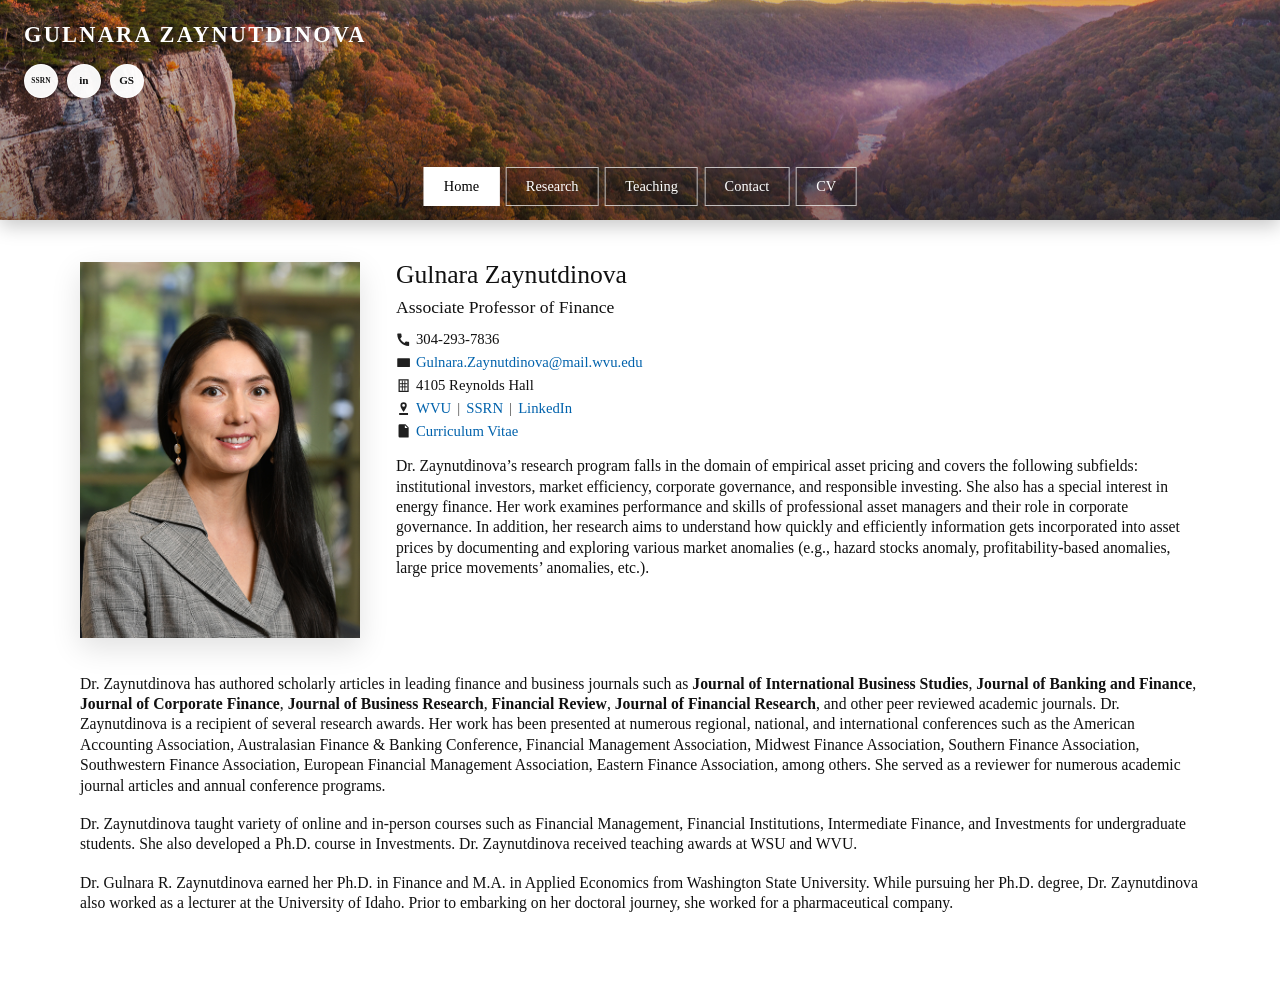
==== commit 30462925: "Add root redirect page Agent-Logs-Url: https://github.com/Shikhali17/website/sessions/feddf597-4b32-" ====
--- a/index.html
+++ b/index.html
@@ -2,112 +2,12 @@
 <html lang="en">
 <head>
   <meta charset="UTF-8">
+  <meta http-equiv="refresh" content="0; url=./Home_Page/index.html">
   <meta name="viewport" content="width=device-width, initial-scale=1.0">
-  <title>Gulnara Zaynutdinova | Home</title>
-  <link rel="stylesheet" href="styles.css">
+  <title>Redirecting…</title>
+  <link rel="canonical" href="./Home_Page/index.html">
 </head>
 <body>
-  <header class="site-banner">
-    <div class="site-banner__overlay"></div>
-    <div class="site-banner__inner">
-      <a class="site-banner__name" href="index.html">Gulnara Zaynutdinova</a>
-      <nav class="site-nav" aria-label="Main navigation">
-        <a class="site-nav__link site-nav__link--active" href="index.html">Home</a>
-        <a class="site-nav__link" href="research.html">Research</a>
-        <a class="site-nav__link" href="teaching.html">Teaching</a>
-        <a class="site-nav__link" href="contact.html">Contact</a>
-        <a class="site-nav__link" href="https://infostations.wvu.edu/Webform/Wayfinding/WFBUE/WFBUEMedia/CV_ZaynutdinovaGulnara312.pdf" target="_blank" rel="noopener noreferrer">CV</a>
-      </nav>
-      <div class="site-banner__social">
-        <a class="site-banner__social-link site-banner__social-link--ssrn" href="https://papers.ssrn.com/sol3/cf_dev/AbsByAuth.cfm?per_id=1434958" target="_blank" rel="noopener noreferrer" aria-label="SSRN profile">SSRN</a>
-        <a class="site-banner__social-link" href="https://www.linkedin.com/in/drgulnarazaynutdinova/" target="_blank" rel="noopener noreferrer" aria-label="LinkedIn profile">in</a>
-        <a class="site-banner__social-link" href="https://scholar.google.com/scholar?q=%22Gulnara+Zaynutdinova%22" target="_blank" rel="noopener noreferrer" aria-label="Google Scholar results">GS</a>
-      </div>
-      <button class="site-nav__hamburger" aria-label="Open navigation" aria-expanded="false" aria-controls="site-nav-mobile">
-        <span></span>
-        <span></span>
-        <span></span>
-      </button>
-    </div>
-  </header>
-  <nav class="site-nav-mobile" id="site-nav-mobile" aria-label="Mobile navigation" hidden>
-    <a class="site-nav-mobile__link site-nav-mobile__link--active" href="index.html">Home</a>
-    <a class="site-nav-mobile__link" href="research.html">Research</a>
-    <a class="site-nav-mobile__link" href="teaching.html">Teaching</a>
-    <a class="site-nav-mobile__link" href="contact.html">Contact</a>
-    <a class="site-nav-mobile__link" href="https://infostations.wvu.edu/Webform/Wayfinding/WFBUE/WFBUEMedia/CV_ZaynutdinovaGulnara312.pdf" target="_blank" rel="noopener noreferrer">CV</a>
-  </nav>
-
-  <main class="page page--home">
-    <section class="bio-layout" aria-labelledby="professor-name">
-      <div class="bio-layout__photo">
-        <img src="professor_img.jpg" alt="Portrait of Gulnara Zaynutdinova">
-      </div>
-
-      <div class="bio-layout__intro">
-        <h1 id="professor-name">Gulnara Zaynutdinova</h1>
-        <p class="bio-layout__title">Associate Professor of Finance</p>
-
-        <ul class="bio-contact-list" aria-label="Contact details">
-          <li>
-            <span class="bio-contact-list__icon" aria-hidden="true">
-              <svg viewBox="0 0 24 24" focusable="false"><path d="M6.6 10.8a15.5 15.5 0 0 0 6.6 6.6l2.2-2.2a1 1 0 0 1 1-.24c1.08.36 2.24.54 3.4.54a1 1 0 0 1 1 1V21a1 1 0 0 1-1 1C10.3 22 2 13.7 2 3.5a1 1 0 0 1 1-1H7.5a1 1 0 0 1 1 1c0 1.16.18 2.32.54 3.4a1 1 0 0 1-.24 1z"/></svg>
-            </span>
-            <span class="bio-contact-list__text">304-293-7836</span>
-          </li>
-          <li>
-            <span class="bio-contact-list__icon" aria-hidden="true">
-              <svg viewBox="0 0 24 24" focusable="false"><path d="M3 5h18a1 1 0 0 1 1 1v12a1 1 0 0 1-1 1H3a1 1 0 0 1-1-1V6a1 1 0 0 1 1-1zm0 2v.2l9 6 9-6V7l-9 6-9-6z"/></svg>
-            </span>
-            <a href="mailto:Gulnara.Zaynutdinova@mail.wvu.edu">Gulnara.Zaynutdinova@mail.wvu.edu</a>
-          </li>
-          <li>
-            <span class="bio-contact-list__icon" aria-hidden="true">
-              <svg viewBox="0 0 24 24" focusable="false">
-                <path d="M4 2h16v20H4V2zm2 2v16h12V4H6z"/>
-                <path d="M10 4v16M14 4v16M6 9h12M6 14h12" fill="none" stroke="currentColor" stroke-width="1.5"/>
-              </svg>
-            </span>
-            <span>4105 Reynolds Hall</span>
-          </li>
-          <li>
-            <span class="bio-contact-list__icon" aria-hidden="true">
-              <svg viewBox="0 0 24 24" focusable="false"><path d="M12 2a5 5 0 0 0-5 5c0 3.53 5 10 5 10s5-6.47 5-10a5 5 0 0 0-5-5zm0 7.2A2.2 2.2 0 1 1 12 4.8a2.2 2.2 0 0 1 0 4.4zM5 19h14v3H5z"/></svg>
-            </span>
-            <a href="https://business.wvu.edu/faculty-and-staff/directory/profile?pid=312" target="_blank" rel="noopener noreferrer">WVU</a>
-            <span class="bio-contact-list__separator" aria-hidden="true">|</span>
-            <a href="https://papers.ssrn.com/sol3/cf_dev/AbsByAuth.cfm?per_id=1434958" target="_blank" rel="noopener noreferrer">SSRN</a>
-            <span class="bio-contact-list__separator" aria-hidden="true">|</span>
-            <a href="https://www.linkedin.com/in/drgulnarazaynutdinova/" target="_blank" rel="noopener noreferrer">LinkedIn</a>
-          </li>
-          <li>
-            <span class="bio-contact-list__icon" aria-hidden="true">
-              <svg viewBox="0 0 24 24" focusable="false"><path d="M6 2h9l5 5v15a1 1 0 0 1-1 1H6a2 2 0 0 1-2-2V4a2 2 0 0 1 2-2zm8 1.5V8h4.5zM8 12h8v1.5H8zm0 4h8v1.5H8z"/></svg>
-            </span>
-            <a href="https://infostations.wvu.edu/Webform/Wayfinding/WFBUE/WFBUEMedia/CV_ZaynutdinovaGulnara312.pdf" target="_blank" rel="noopener noreferrer">Curriculum Vitae</a>
-          </li>
-        </ul>
-
-        <p class="bio-layout__summary">
-          Dr. Zaynutdinova’s research program falls in the domain of empirical asset pricing and covers the following subfields: institutional investors, market efficiency, corporate governance, and responsible investing. She also has a special interest in energy finance. Her work examines performance and skills of professional asset managers and their role in corporate governance. In addition, her research aims to understand how quickly and efficiently information gets incorporated into asset prices by documenting and exploring various market anomalies (e.g., hazard stocks anomaly, profitability-based anomalies, large price movements’ anomalies, etc.).
-        </p>
-      </div>
-
-      <div class="bio-layout__body">
-        <p>
-          Dr. Zaynutdinova has authored scholarly articles in leading finance and business journals such as <strong>Journal of International Business Studies</strong>, <strong>Journal of Banking and Finance</strong>, <strong>Journal of Corporate Finance</strong>, <strong>Journal of Business Research</strong>, <strong>Financial Review</strong>, <strong>Journal of Financial Research</strong>, and other peer reviewed academic journals. Dr. Zaynutdinova is a recipient of several research awards. Her work has been presented at numerous regional, national, and international conferences such as the American Accounting Association, Australasian Finance & Banking Conference, Financial Management Association, Midwest Finance Association, Southern Finance Association, Southwestern Finance Association, European Financial Management Association, Eastern Finance Association, among others. She served as a reviewer for numerous academic journal articles and annual conference programs.
-        </p>
-
-        <p>
-          Dr. Zaynutdinova taught variety of online and in-person courses such as Financial Management, Financial Institutions, Intermediate Finance, and Investments for undergraduate students. She also developed a Ph.D. course in Investments. Dr. Zaynutdinova received teaching awards at WSU and WVU.
-        </p>
-
-        <p>
-          Dr. Gulnara R. Zaynutdinova earned her Ph.D. in Finance and M.A. in Applied Economics from Washington State University. While pursuing her Ph.D. degree, Dr. Zaynutdinova also worked as a lecturer at the University of Idaho. Prior to embarking on her doctoral journey, she worked for a pharmaceutical company.
-        </p>
-      </div>
-    </section>
-  </main>
-  <script src="script.js"></script>
+  <p>If you are not redirected automatically, <a href="./Home_Page/index.html">open the home page</a>.</p>
 </body>
 </html>
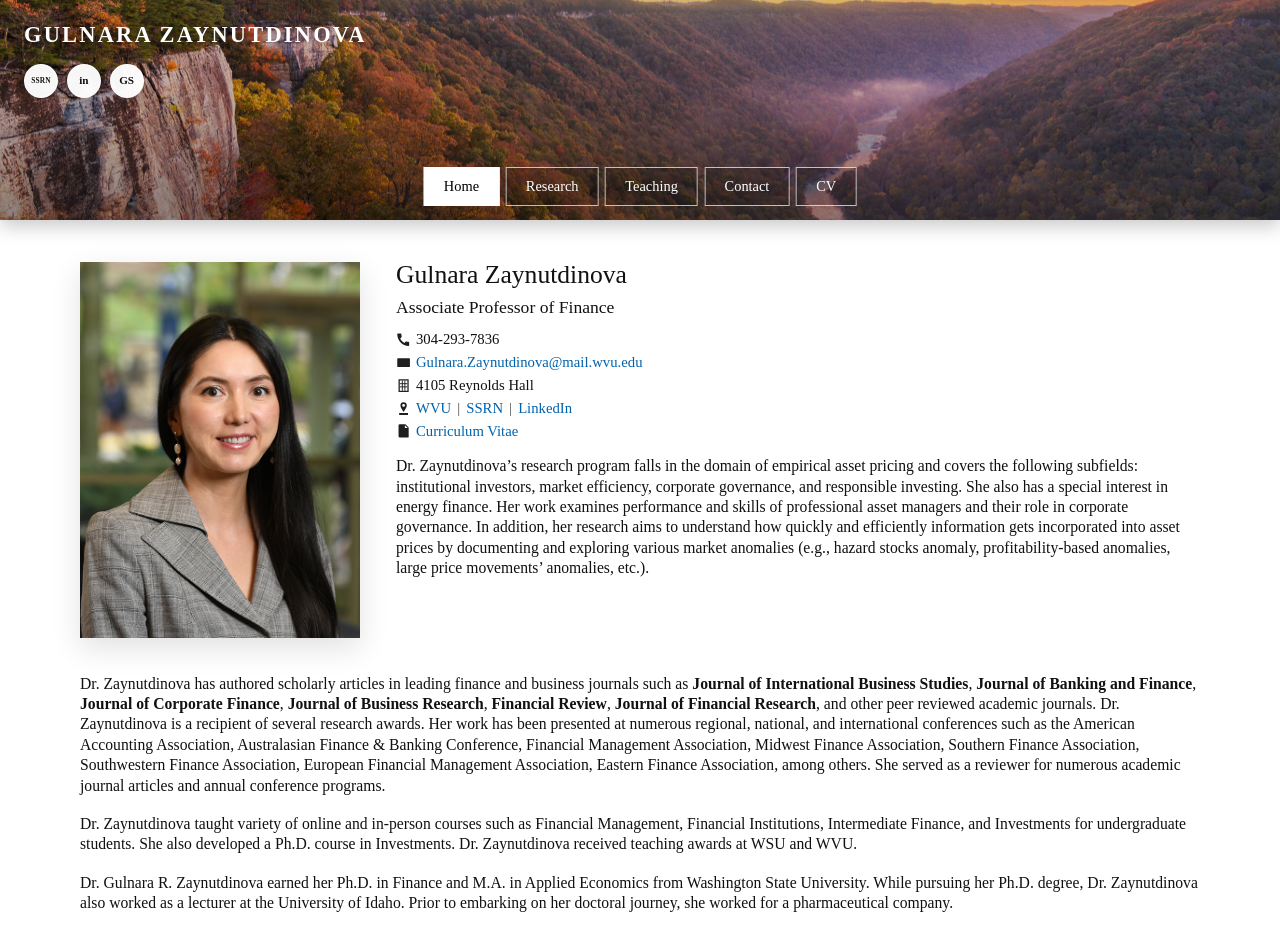
==== commit d0a3cd65: "Refine root redirect page Agent-Logs-Url: https://github.com/Shikhali17/website/sessions/feddf597-4b" ====
--- a/index.html
+++ b/index.html
@@ -5,9 +5,11 @@
   <meta http-equiv="refresh" content="0; url=./Home_Page/index.html">
   <meta name="viewport" content="width=device-width, initial-scale=1.0">
   <title>Redirecting…</title>
-  <link rel="canonical" href="./Home_Page/index.html">
+  <link rel="canonical" href="https://shikhali17.github.io/website/Home_Page/index.html">
 </head>
 <body>
-  <p>If you are not redirected automatically, <a href="./Home_Page/index.html">open the home page</a>.</p>
+  <main>
+    <p role="alert">If you are not redirected automatically, <a href="./Home_Page/index.html">open the home page</a>.</p>
+  </main>
 </body>
 </html>
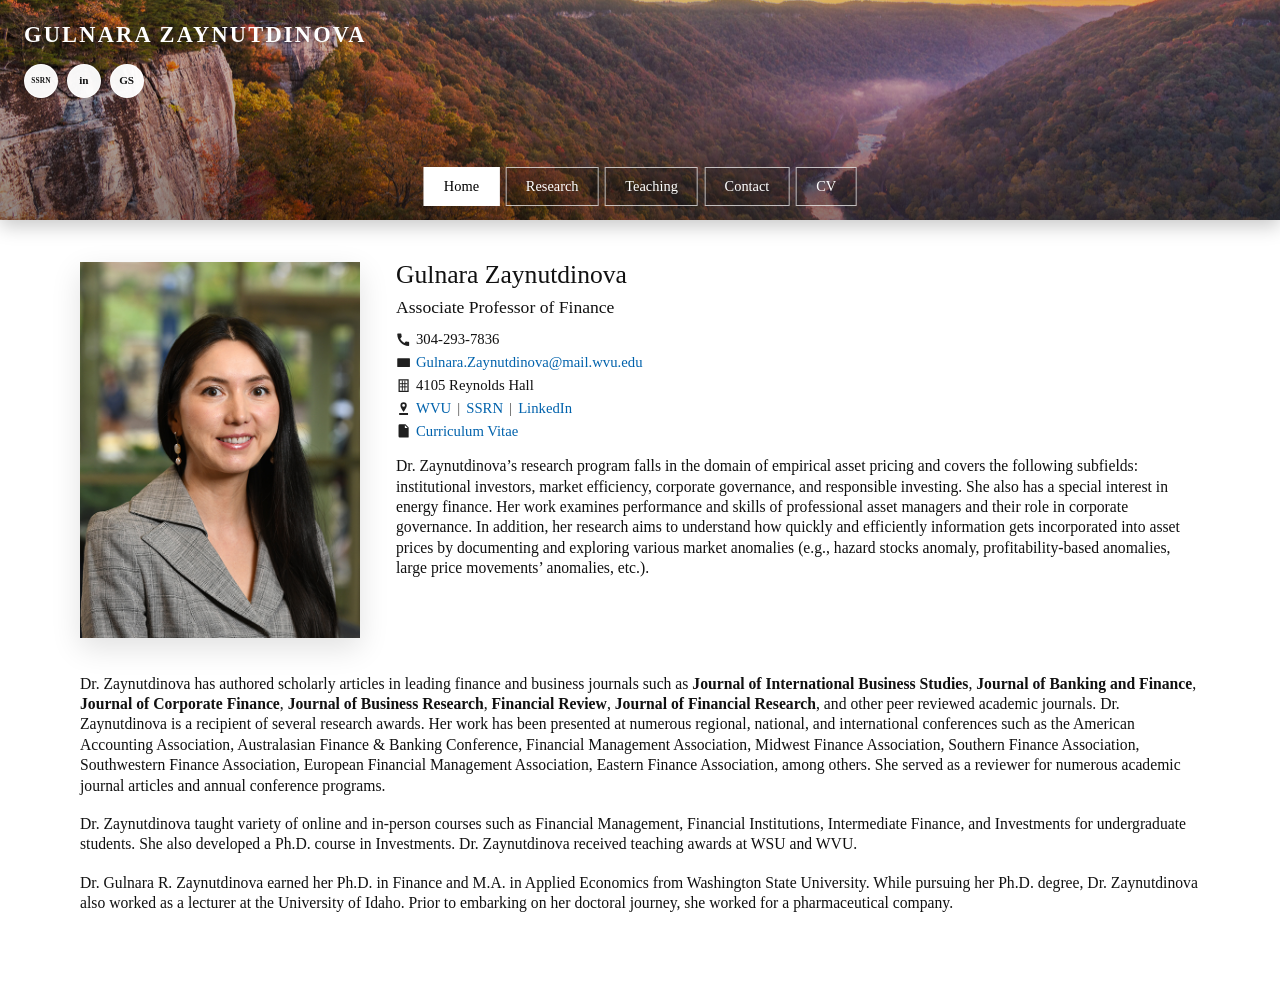
==== commit e60ef063: "Adjust redirect page semantics Agent-Logs-Url: https://github.com/Shikhali17/website/sessions/feddf5" ====
--- a/index.html
+++ b/index.html
@@ -5,11 +5,10 @@
   <meta http-equiv="refresh" content="0; url=./Home_Page/index.html">
   <meta name="viewport" content="width=device-width, initial-scale=1.0">
   <title>Redirecting…</title>
-  <link rel="canonical" href="https://shikhali17.github.io/website/Home_Page/index.html">
 </head>
 <body>
   <main>
-    <p role="alert">If you are not redirected automatically, <a href="./Home_Page/index.html">open the home page</a>.</p>
+    <p role="status">If you are not redirected automatically, <a href="./Home_Page/index.html">open the home page</a>.</p>
   </main>
 </body>
 </html>
